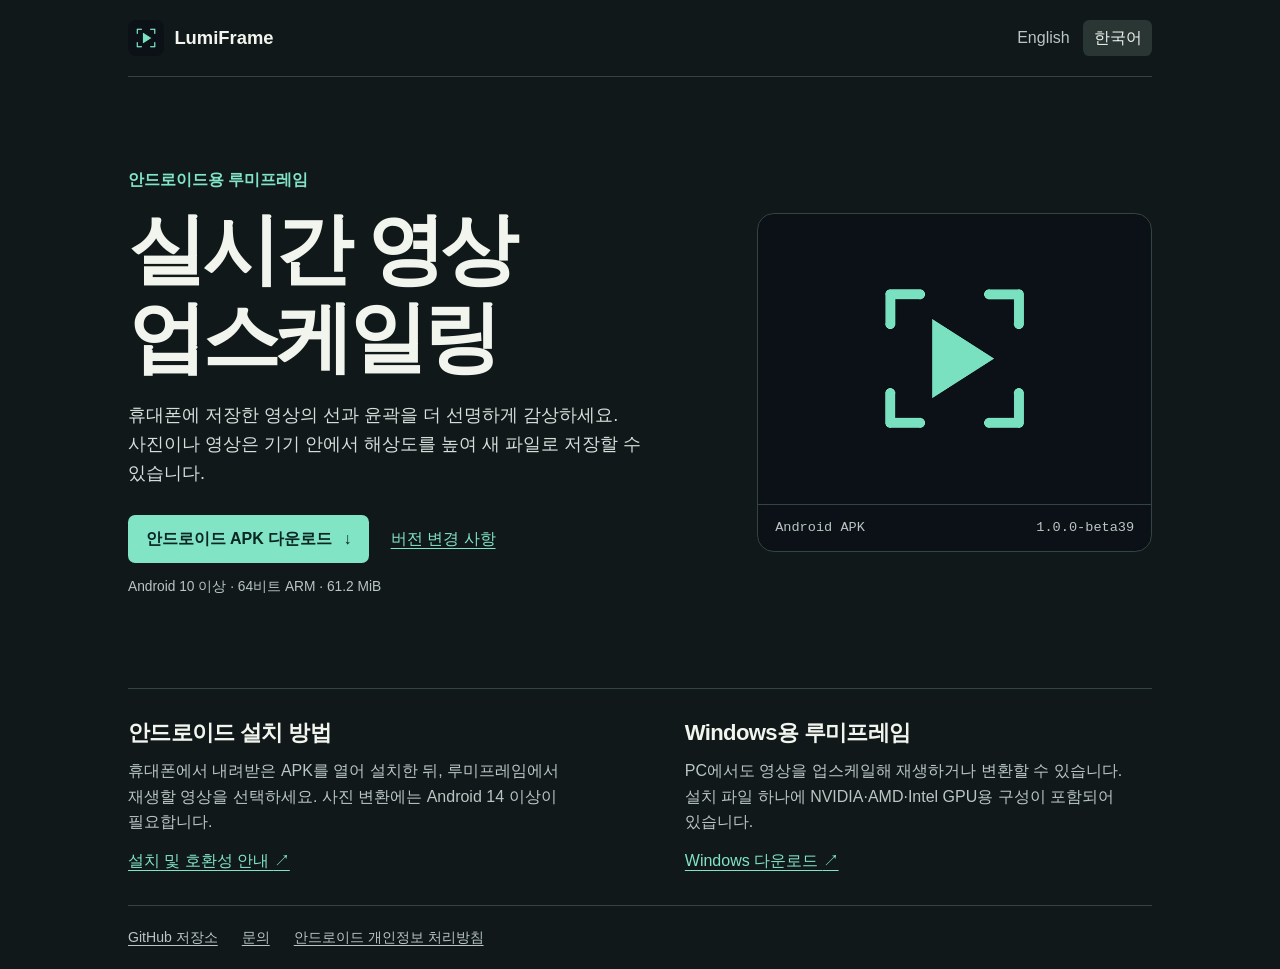
==== docs/ko/index.html @ d56c4300 "Publish Android APK guides and English and Korean download pages" ====
<!doctype html>
<html lang="ko">
<head>
  <meta charset="utf-8">
  <meta name="viewport" content="width=device-width,initial-scale=1">
  <title>루미프레임 LumiFrame | 안드로이드 APK 다운로드와 실시간 영상 업스케일링</title>
  <meta name="description" content="루미프레임(LumiFrame) 공식 안드로이드 APK와 Windows 설치 파일을 받으세요. 휴대폰에 저장한 영상을 실시간으로 업스케일하고 사진과 영상을 기기 안에서 변환할 수 있습니다.">
  <link rel="canonical" href="https://etonote.github.io/LumiFrame-Windows/ko/">
  <link rel="alternate" hreflang="en" href="https://etonote.github.io/LumiFrame-Windows/">
  <link rel="alternate" hreflang="ko" href="https://etonote.github.io/LumiFrame-Windows/ko/">
  <link rel="alternate" hreflang="x-default" href="https://etonote.github.io/LumiFrame-Windows/">
  <meta property="og:type" content="website">
  <meta property="og:title" content="루미프레임 LumiFrame | 안드로이드 APK 다운로드와 실시간 영상 업스케일링">
  <meta property="og:description" content="루미프레임(LumiFrame) 공식 안드로이드 APK와 Windows 설치 파일을 받으세요. 휴대폰에 저장한 영상을 실시간으로 업스케일하고 사진과 영상을 기기 안에서 변환할 수 있습니다.">
  <meta property="og:url" content="https://etonote.github.io/LumiFrame-Windows/ko/">
  <meta property="og:image" content="https://etonote.github.io/LumiFrame-Windows/assets/lumiframe-android-icon.png">
  <meta name="theme-color" content="#10181a">
  <link rel="icon" href="../assets/lumiframe-android-icon.png">
  <link rel="stylesheet" href="../download.css">
</head>
<body>
  <header class="top">
    <a class="brand" href="./"><img src="../assets/lumiframe-android-icon.png" width="36" height="36" alt="">LumiFrame</a>
    <nav aria-label="언어 선택"><a lang="en" hreflang="en" href="../">English</a><a lang="ko" hreflang="ko" href="./" aria-current="page">한국어</a></nav>
  </header>
  <main>
    <section class="hero">
      <div class="copy">
        <p class="platform">안드로이드용 루미프레임</p>
        <h1>실시간 영상 업스케일링</h1>
        <p class="intro">휴대폰에 저장한 영상의 선과 윤곽을 더 선명하게 감상하세요. 사진이나 영상은 기기 안에서 해상도를 높여 새 파일로 저장할 수 있습니다.</p>
        <div class="actions"><a class="button" href="https://github.com/ETONOTE/LumiFrame-Windows/releases/download/android-v1.0.0-beta39/LumiFrame-1.0.0-beta39.apk">안드로이드 APK 다운로드 <span aria-hidden="true">↓</span></a><a class="notes" href="https://github.com/ETONOTE/LumiFrame-Windows/releases/tag/android-v1.0.0-beta39">버전 변경 사항</a></div>
        <p class="requirements">Android 10 이상 · 64비트 ARM · 61.2 MiB</p>
      </div>
      <div class="art"><img src="../assets/lumiframe-android-icon.png" alt="" width="512" height="512"><div><span>Android APK</span><span aria-label="APK 버전">1.0.0-beta39</span></div></div>
    </section>
    <section class="resources" aria-label="설치 안내">
      <article><h2>안드로이드 설치 방법</h2><p>휴대폰에서 내려받은 APK를 열어 설치한 뒤, 루미프레임에서 재생할 영상을 선택하세요. 사진 변환에는 Android 14 이상이 필요합니다.</p><a href="https://github.com/ETONOTE/LumiFrame-Windows/blob/main/ANDROID.md">설치 및 호환성 안내 <span aria-hidden="true">↗</span></a></article>
      <article><h2>Windows용 루미프레임</h2><p>PC에서도 영상을 업스케일해 재생하거나 변환할 수 있습니다. 설치 파일 하나에 NVIDIA·AMD·Intel GPU용 구성이 포함되어 있습니다.</p><a href="https://github.com/ETONOTE/LumiFrame-Windows/releases/latest">Windows 다운로드 <span aria-hidden="true">↗</span></a></article>
    </section>
  </main>
  <footer><a href="https://github.com/ETONOTE/LumiFrame-Windows">GitHub 저장소</a><a href="https://github.com/ETONOTE/LumiFrame-Windows/issues">문의</a><a href="https://lumiframe-privacy.etonote.chatgpt.site">안드로이드 개인정보 처리방침</a></footer>
</body>
</html>
---- docs/download.css ----
:root {
  color-scheme: dark;
  --ink: #f1f5ee;
  --muted: #b9c6c2;
  --rule: #354440;
  --mint: #81e4c5;
  background: #10181a;
  color: var(--ink);
  font: 100%/1.6 Inter, "Segoe UI", "Malgun Gothic", sans-serif;
}
* { box-sizing: border-box; }
body { max-width: 72rem; margin: 0 auto; padding: 0 clamp(1.25rem, 5vw, 4rem); }
a { color: var(--mint); text-underline-offset: .24em; }
a:hover { text-decoration: underline; }
a:focus-visible { outline: 3px solid #fff1a5; outline-offset: 4px; }
.top, footer { display: flex; align-items: center; gap: 1.5rem; padding: 1.25rem 0; }
.top { justify-content: space-between; border-bottom: 1px solid var(--rule); }
.brand, nav, .actions, .art div { display: flex; align-items: center; }
.brand { color: var(--ink); gap: .65rem; font-weight: 700; font-size: 1.15rem; text-decoration: none; }
.brand img { border-radius: .5rem; }
nav { gap: .2rem; }
nav a { padding: .3rem .65rem; color: var(--muted); text-decoration: none; }
nav a[aria-current] { border-radius: .4rem; background: #293633; color: var(--ink); }
.hero { display: grid; grid-template-columns: 1.4fr 1fr; align-items: center; gap: clamp(2rem, 6vw, 5rem); padding: clamp(3rem, 7vw, 6rem) 0; }
.platform { color: var(--mint); font-weight: 650; margin: 0 0 .85rem; }
h1, h2 { margin: 0; line-height: 1.12; text-wrap: balance; }
h1 { font-size: clamp(2.6rem, 6.2vw, 4.9rem); letter-spacing: -.055em; }
html:lang(ko) { word-break: keep-all; overflow-wrap: break-word; }
.intro { max-width: 35rem; font-size: 1.13rem; margin: 1.25rem 0 1.65rem; color: #d5dfda; }
.actions { gap: .8rem 1.35rem; flex-wrap: wrap; }
.button { display: inline-flex; align-items: center; gap: .7rem; padding: .72rem 1.1rem; font-weight: 700; background: var(--mint); color: #0a2621; border-radius: .45rem; text-decoration: none; }
.button:hover { background: #a4f1d9; text-decoration: none; }
.requirements { font-size: .86rem; color: var(--muted); margin: .8rem 0 0; }
.art { border: 1px solid var(--rule); border-radius: 1.05rem; background: #0c1117; overflow: hidden; }
.art img { display: block; width: 68%; height: auto; margin: 3% auto; }
.art div { justify-content: space-between; gap: .5rem; padding: .8rem 1.05rem; border-top: 1px solid var(--rule); color: var(--muted); font: .85rem/1.5 "IBM Plex Mono", Consolas, monospace; }
.resources { display: grid; grid-template-columns: 1fr 1fr; border-top: 1px solid var(--rule); padding: 2rem 0; gap: clamp(2rem, 7vw, 6rem); }
h2 { font-size: 1.38rem; letter-spacing: -.03em; }
article p { color: var(--muted); margin: .8rem 0; }
footer { border-top: 1px solid var(--rule); flex-wrap: wrap; font-size: .88rem; }
footer a { color: var(--muted); }
@media (max-width: 46rem) {
  .hero { grid-template-columns: 1fr; gap: 1.75rem; padding: 2.5rem 0 2rem; }
  .art { display: flex; align-items: center; }
  .art img { width: 4.75rem; margin: 0; }
  .art div { flex: 1; padding-left: 0; border: 0; }
  .resources { grid-template-columns: 1fr; gap: 1.75rem; }
}
@media (max-width: 23rem) {
  .top { gap: .45rem; }
  nav a { padding: .3rem .35rem; }
}
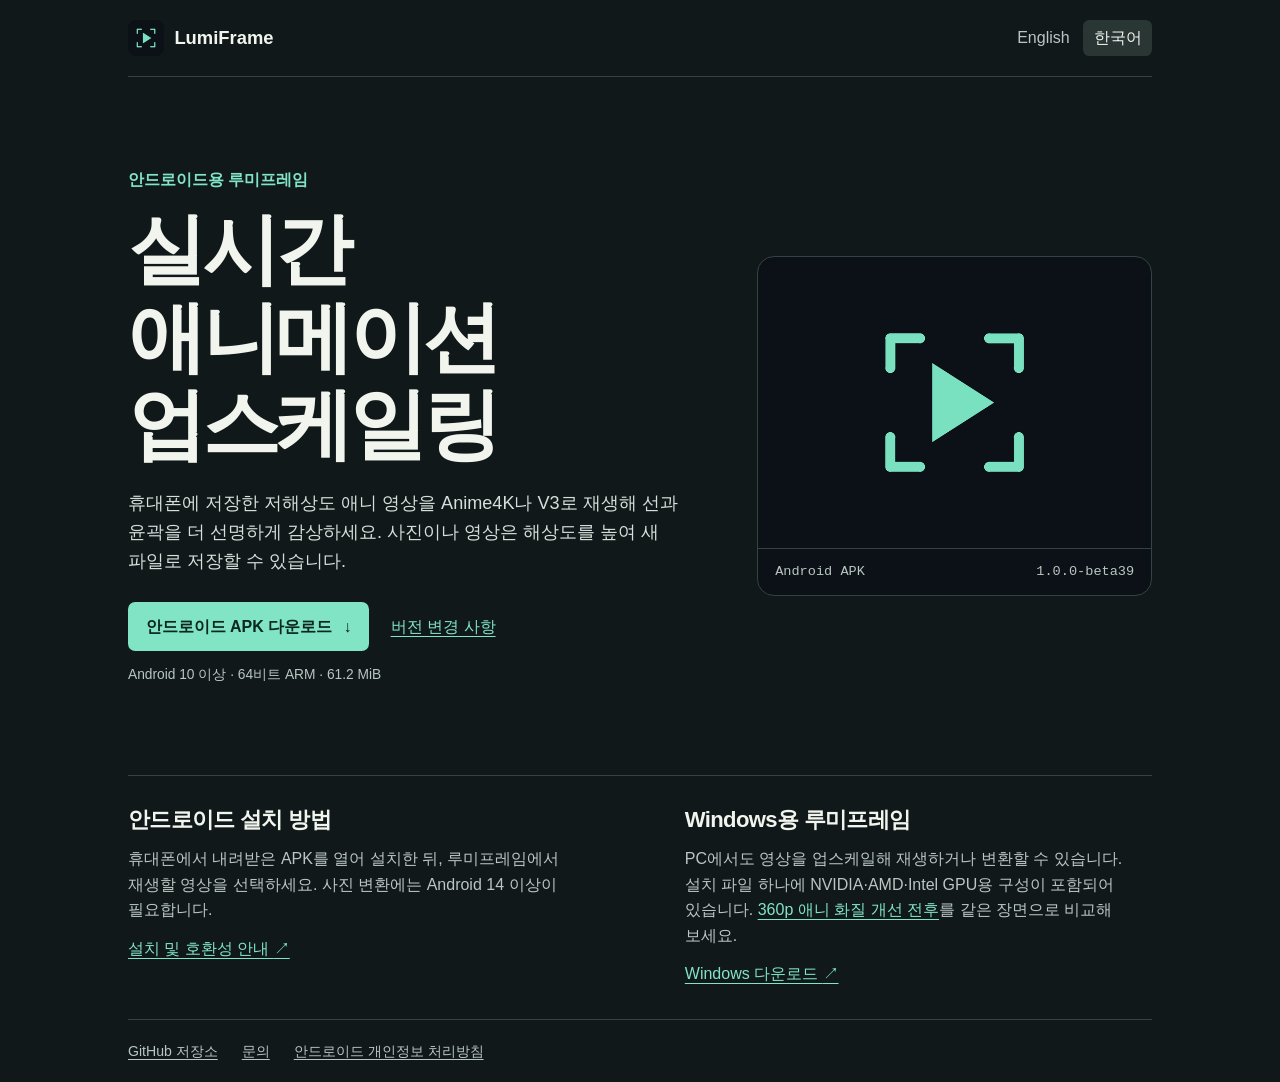
==== commit 1b6d6bc7: "Describe anime upscaling in English and Korean and enable IndexNow for downloads" ====
--- a/docs/ko/index.html
+++ b/docs/ko/index.html
@@ -3,15 +3,15 @@
 <head>
   <meta charset="utf-8">
   <meta name="viewport" content="width=device-width,initial-scale=1">
-  <title>루미프레임 LumiFrame | 안드로이드 APK 다운로드와 실시간 영상 업스케일링</title>
-  <meta name="description" content="루미프레임(LumiFrame) 공식 안드로이드 APK와 Windows 설치 파일을 받으세요. 휴대폰에 저장한 영상을 실시간으로 업스케일하고 사진과 영상을 기기 안에서 변환할 수 있습니다.">
+  <title>루미프레임 LumiFrame | 애니메이션 업스케일링 · 안드로이드 APK와 Windows 다운로드</title>
+  <meta name="description" content="루미프레임은 저해상도 애니메이션 업스케일링을 지원하는 영상 플레이어입니다. 안드로이드에서 Anime4K와 V3 재생 모드를 선택하거나 변환한 영상을 저장하세요. 안드로이드 APK와 Windows 설치 파일을 제공합니다.">
   <link rel="canonical" href="https://etonote.github.io/LumiFrame-Windows/ko/">
   <link rel="alternate" hreflang="en" href="https://etonote.github.io/LumiFrame-Windows/">
   <link rel="alternate" hreflang="ko" href="https://etonote.github.io/LumiFrame-Windows/ko/">
   <link rel="alternate" hreflang="x-default" href="https://etonote.github.io/LumiFrame-Windows/">
   <meta property="og:type" content="website">
-  <meta property="og:title" content="루미프레임 LumiFrame | 안드로이드 APK 다운로드와 실시간 영상 업스케일링">
-  <meta property="og:description" content="루미프레임(LumiFrame) 공식 안드로이드 APK와 Windows 설치 파일을 받으세요. 휴대폰에 저장한 영상을 실시간으로 업스케일하고 사진과 영상을 기기 안에서 변환할 수 있습니다.">
+  <meta property="og:title" content="루미프레임 LumiFrame | 애니메이션 업스케일링 · 안드로이드 APK와 Windows 다운로드">
+  <meta property="og:description" content="루미프레임은 저해상도 애니메이션 업스케일링을 지원하는 영상 플레이어입니다. 안드로이드에서 Anime4K와 V3 재생 모드를 선택하거나 변환한 영상을 저장하세요. 안드로이드 APK와 Windows 설치 파일을 제공합니다.">
   <meta property="og:url" content="https://etonote.github.io/LumiFrame-Windows/ko/">
   <meta property="og:image" content="https://etonote.github.io/LumiFrame-Windows/assets/lumiframe-android-icon.png">
   <meta name="theme-color" content="#10181a">
@@ -27,8 +27,8 @@
     <section class="hero">
       <div class="copy">
         <p class="platform">안드로이드용 루미프레임</p>
-        <h1>실시간 영상 업스케일링</h1>
-        <p class="intro">휴대폰에 저장한 영상의 선과 윤곽을 더 선명하게 감상하세요. 사진이나 영상은 기기 안에서 해상도를 높여 새 파일로 저장할 수 있습니다.</p>
+        <h1>실시간 애니메이션 업스케일링</h1>
+        <p class="intro">휴대폰에 저장한 저해상도 애니 영상을 Anime4K나 V3로 재생해 선과 윤곽을 더 선명하게 감상하세요. 사진이나 영상은 해상도를 높여 새 파일로 저장할 수 있습니다.</p>
         <div class="actions"><a class="button" href="https://github.com/ETONOTE/LumiFrame-Windows/releases/download/android-v1.0.0-beta39/LumiFrame-1.0.0-beta39.apk">안드로이드 APK 다운로드 <span aria-hidden="true">↓</span></a><a class="notes" href="https://github.com/ETONOTE/LumiFrame-Windows/releases/tag/android-v1.0.0-beta39">버전 변경 사항</a></div>
         <p class="requirements">Android 10 이상 · 64비트 ARM · 61.2 MiB</p>
       </div>
@@ -36,7 +36,7 @@
     </section>
     <section class="resources" aria-label="설치 안내">
       <article><h2>안드로이드 설치 방법</h2><p>휴대폰에서 내려받은 APK를 열어 설치한 뒤, 루미프레임에서 재생할 영상을 선택하세요. 사진 변환에는 Android 14 이상이 필요합니다.</p><a href="https://github.com/ETONOTE/LumiFrame-Windows/blob/main/ANDROID.md">설치 및 호환성 안내 <span aria-hidden="true">↗</span></a></article>
-      <article><h2>Windows용 루미프레임</h2><p>PC에서도 영상을 업스케일해 재생하거나 변환할 수 있습니다. 설치 파일 하나에 NVIDIA·AMD·Intel GPU용 구성이 포함되어 있습니다.</p><a href="https://github.com/ETONOTE/LumiFrame-Windows/releases/latest">Windows 다운로드 <span aria-hidden="true">↗</span></a></article>
+      <article><h2>Windows용 루미프레임</h2><p>PC에서도 영상을 업스케일해 재생하거나 변환할 수 있습니다. 설치 파일 하나에 NVIDIA·AMD·Intel GPU용 구성이 포함되어 있습니다. <a href="https://github.com/ETONOTE/LumiFrame-Windows#upscaling-example">360p 애니 화질 개선 전후</a>를 같은 장면으로 비교해 보세요.</p><a href="https://github.com/ETONOTE/LumiFrame-Windows/releases/latest">Windows 다운로드 <span aria-hidden="true">↗</span></a></article>
     </section>
   </main>
   <footer><a href="https://github.com/ETONOTE/LumiFrame-Windows">GitHub 저장소</a><a href="https://github.com/ETONOTE/LumiFrame-Windows/issues">문의</a><a href="https://lumiframe-privacy.etonote.chatgpt.site">안드로이드 개인정보 처리방침</a></footer>
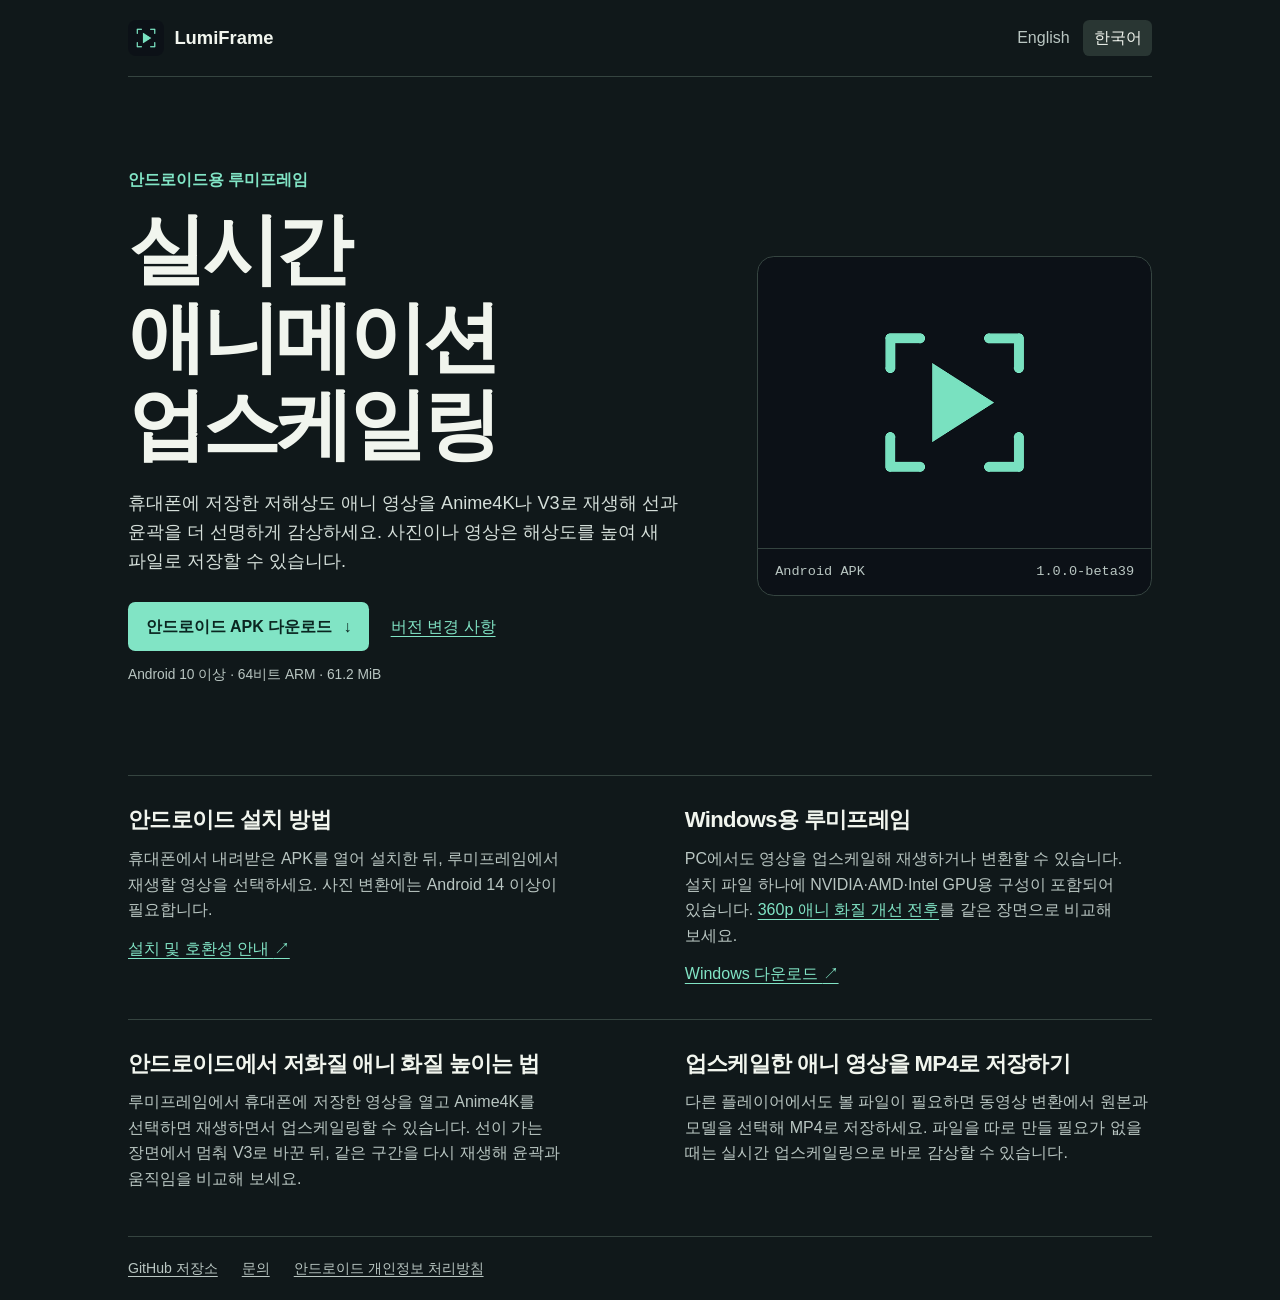
==== commit 1899b3fb: "Verify the Google project property and add bilingual anime playback and MP4 guides" ====
--- a/docs/ko/index.html
+++ b/docs/ko/index.html
@@ -38,6 +38,16 @@
       <article><h2>안드로이드 설치 방법</h2><p>휴대폰에서 내려받은 APK를 열어 설치한 뒤, 루미프레임에서 재생할 영상을 선택하세요. 사진 변환에는 Android 14 이상이 필요합니다.</p><a href="https://github.com/ETONOTE/LumiFrame-Windows/blob/main/ANDROID.md">설치 및 호환성 안내 <span aria-hidden="true">↗</span></a></article>
       <article><h2>Windows용 루미프레임</h2><p>PC에서도 영상을 업스케일해 재생하거나 변환할 수 있습니다. 설치 파일 하나에 NVIDIA·AMD·Intel GPU용 구성이 포함되어 있습니다. <a href="https://github.com/ETONOTE/LumiFrame-Windows#upscaling-example">360p 애니 화질 개선 전후</a>를 같은 장면으로 비교해 보세요.</p><a href="https://github.com/ETONOTE/LumiFrame-Windows/releases/latest">Windows 다운로드 <span aria-hidden="true">↗</span></a></article>
     </section>
+    <section class="resources" aria-label="애니 영상 업스케일링 사용법">
+      <article>
+        <h2>안드로이드에서 저화질 애니 화질 높이는 법</h2>
+        <p>루미프레임에서 휴대폰에 저장한 영상을 열고 Anime4K를 선택하면 재생하면서 업스케일링할 수 있습니다. 선이 가는 장면에서 멈춰 V3로 바꾼 뒤, 같은 구간을 다시 재생해 윤곽과 움직임을 비교해 보세요.</p>
+      </article>
+      <article>
+        <h2>업스케일한 애니 영상을 MP4로 저장하기</h2>
+        <p>다른 플레이어에서도 볼 파일이 필요하면 동영상 변환에서 원본과 모델을 선택해 MP4로 저장하세요. 파일을 따로 만들 필요가 없을 때는 실시간 업스케일링으로 바로 감상할 수 있습니다.</p>
+      </article>
+    </section>
   </main>
   <footer><a href="https://github.com/ETONOTE/LumiFrame-Windows">GitHub 저장소</a><a href="https://github.com/ETONOTE/LumiFrame-Windows/issues">문의</a><a href="https://lumiframe-privacy.etonote.chatgpt.site">안드로이드 개인정보 처리방침</a></footer>
 </body>
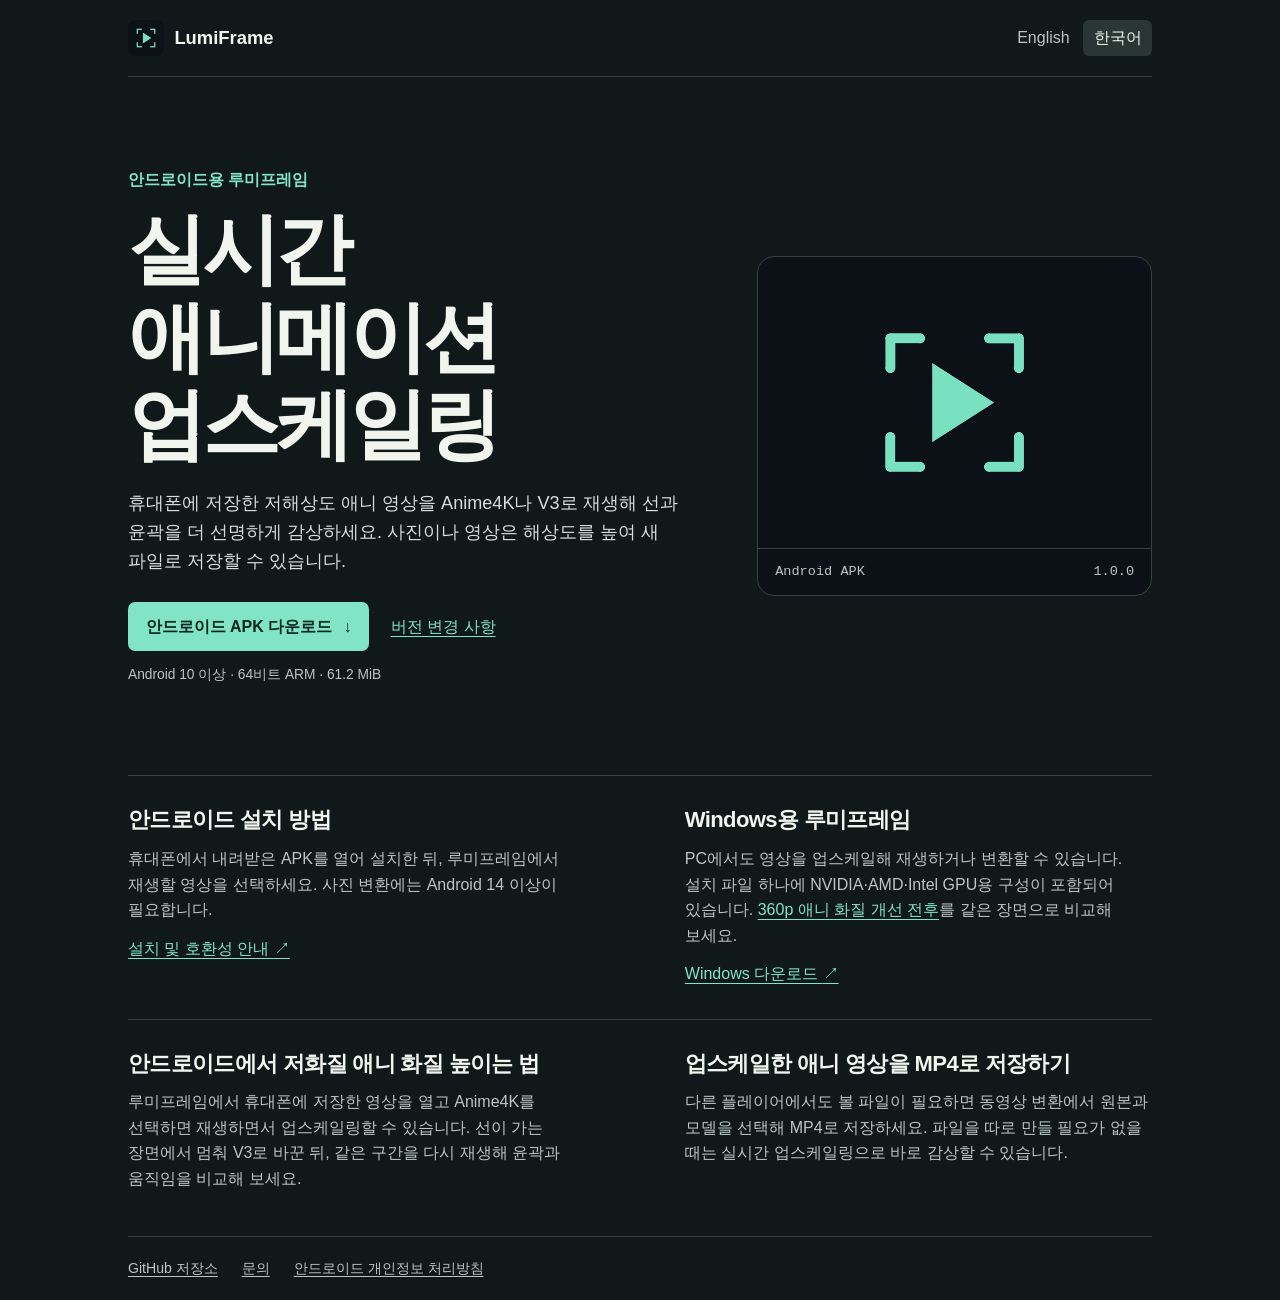
==== commit ce6b4bc3: "Update Android downloads to the privacy-corrected 1.0.0 release" ====
--- a/docs/ko/index.html
+++ b/docs/ko/index.html
@@ -29,10 +29,10 @@
         <p class="platform">안드로이드용 루미프레임</p>
         <h1>실시간 애니메이션 업스케일링</h1>
         <p class="intro">휴대폰에 저장한 저해상도 애니 영상을 Anime4K나 V3로 재생해 선과 윤곽을 더 선명하게 감상하세요. 사진이나 영상은 해상도를 높여 새 파일로 저장할 수 있습니다.</p>
-        <div class="actions"><a class="button" href="https://github.com/ETONOTE/LumiFrame-Windows/releases/download/android-v1.0.0-beta39/LumiFrame-1.0.0-beta39.apk">안드로이드 APK 다운로드 <span aria-hidden="true">↓</span></a><a class="notes" href="https://github.com/ETONOTE/LumiFrame-Windows/releases/tag/android-v1.0.0-beta39">버전 변경 사항</a></div>
+        <div class="actions"><a class="button" href="https://github.com/ETONOTE/LumiFrame-Windows/releases/download/android-v1.0.0/LumiFrame-1.0.0.apk">안드로이드 APK 다운로드 <span aria-hidden="true">↓</span></a><a class="notes" href="https://github.com/ETONOTE/LumiFrame-Windows/releases/tag/android-v1.0.0">버전 변경 사항</a></div>
         <p class="requirements">Android 10 이상 · 64비트 ARM · 61.2 MiB</p>
       </div>
-      <div class="art"><img src="../assets/lumiframe-android-icon.png" alt="" width="512" height="512"><div><span>Android APK</span><span aria-label="APK 버전">1.0.0-beta39</span></div></div>
+      <div class="art"><img src="../assets/lumiframe-android-icon.png" alt="" width="512" height="512"><div><span>Android APK</span><span aria-label="APK 버전">1.0.0</span></div></div>
     </section>
     <section class="resources" aria-label="설치 안내">
       <article><h2>안드로이드 설치 방법</h2><p>휴대폰에서 내려받은 APK를 열어 설치한 뒤, 루미프레임에서 재생할 영상을 선택하세요. 사진 변환에는 Android 14 이상이 필요합니다.</p><a href="https://github.com/ETONOTE/LumiFrame-Windows/blob/main/ANDROID.md">설치 및 호환성 안내 <span aria-hidden="true">↗</span></a></article>
